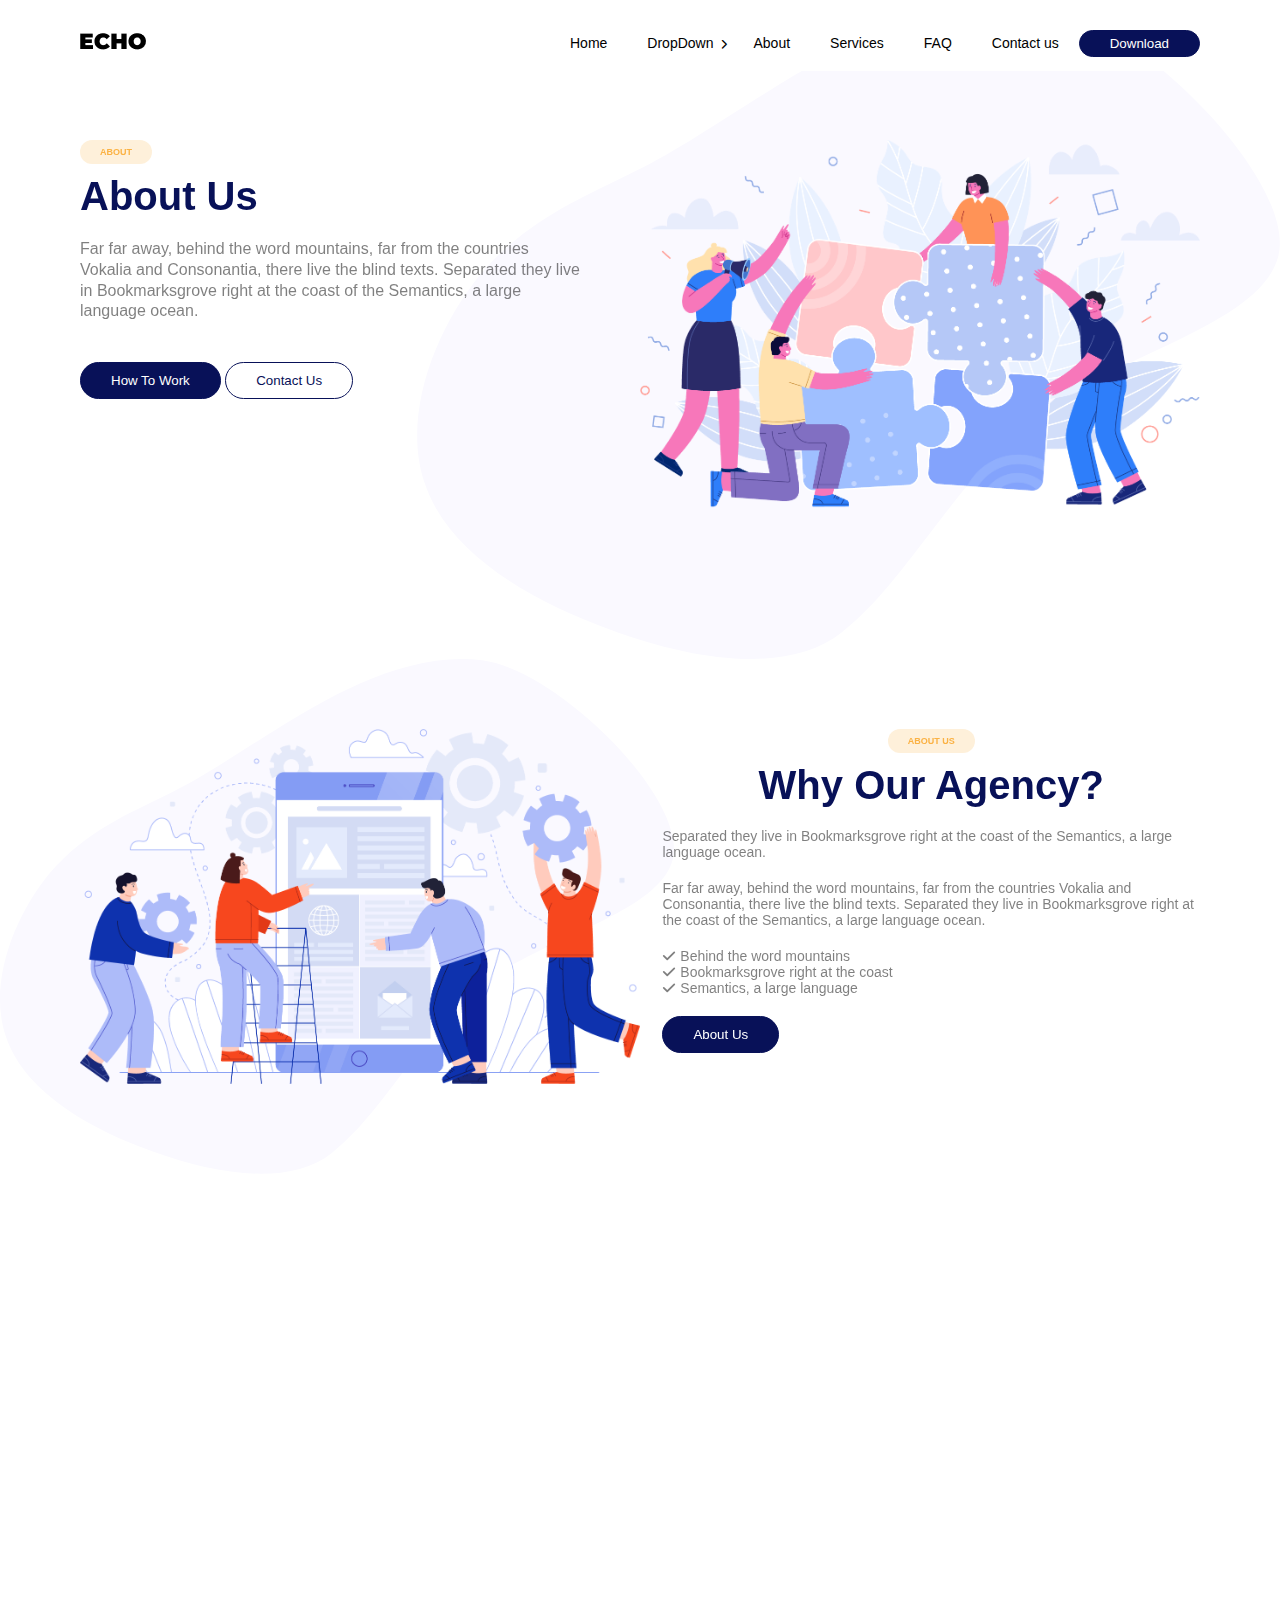
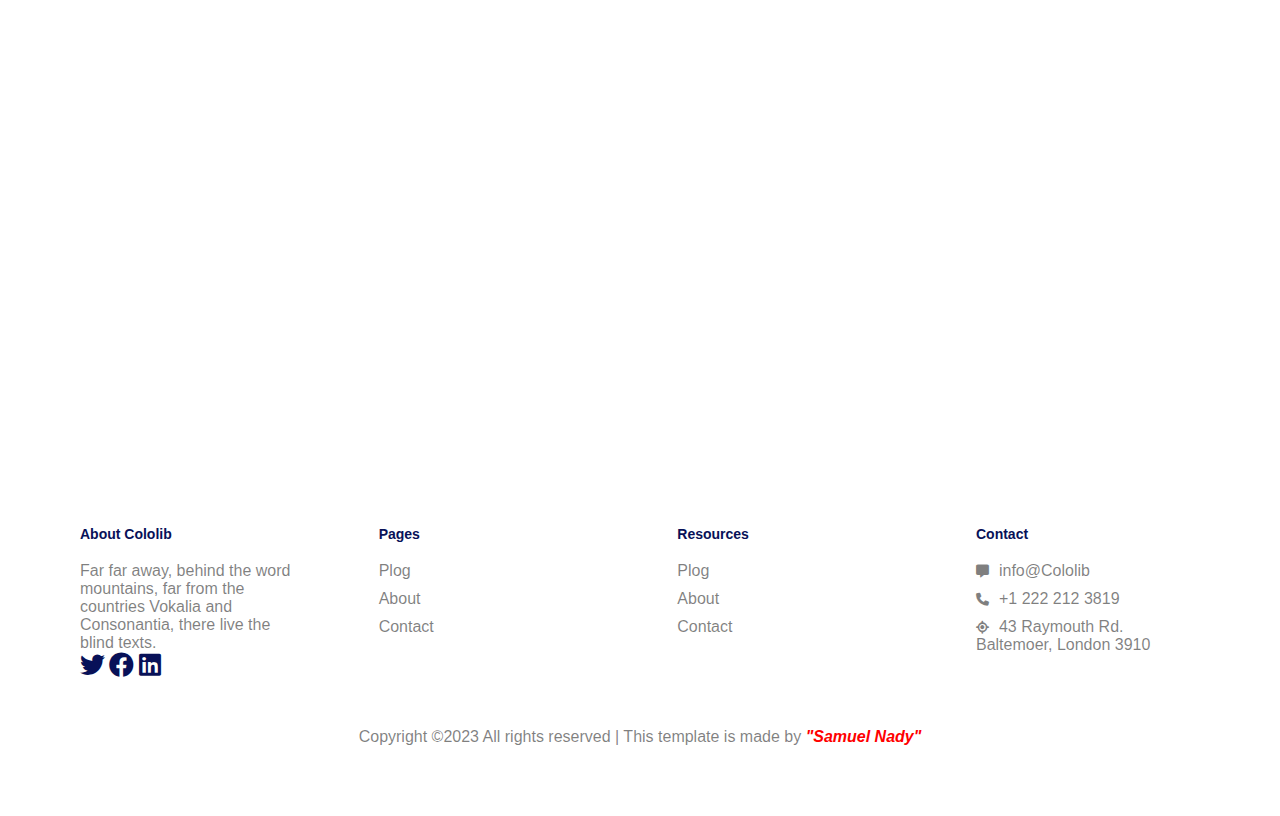
==== about.html @ 7359c9fe "first commit" ====
<!DOCTYPE html>
<html lang="en">

<head>
    <meta charset="UTF-8">
    <meta name="viewport" content="width=device-width, initial-scale=1.0">
    <link rel="stylesheet" href="assets/vendors/fontawsome/fontcss/all.min.css">
    <link rel="stylesheet" href="assets/css/main.css">
    <title>Echo</title>
</head>

<body>

    <header>
        <nav>
            <div class="container">
                <a href="/" aria-label="Logo">
                    <img src="assets/images/logo.png" alt="Logo Image">
                </a>
                <div class="actions">
                <button aria-label="close menu" class="close-menu">
                    <i class="fa-solid fa-square-xmark"></i>
                </button>
                <ul>
                    <li>
                        <a href="/"> Home </a>
                    </li>
                    <li aria-expanded="false">
                        <a class="dropdown" href="#" role="button">DropDown</a>
    
                        <ul>
                            <li><a href="#">item</a></li>
                            <li><a href="#">item</a></li>
                            <li><a href="#">item</a></li>
                        </ul>
                    </li>
                    <li>
                        <a href="about.html">About</a>
                    </li>
                    <li>
                        <a href="services.html">Services</a>
                    </li>
                    <li>
                        <a href="faq.html">FAQ</a>
                    </li>
                    <li>
                        <a href="contact.html">Contact us</a>
                    </li>
                </ul>
    
                <button aria-label="downlaod">Download</button>
                </div>
                <button aria-label="toggle menu" class="toggle-menu">
                    <i class="fa-solid fa-bars"></i>
                </button>
            </div>
        </nav>
    </header>

    <section class="landing about-landing" aria-label="landing section">
        <div class="container">
            <div class="content">
                <div class="sec-heading">
                    <span>ABOUT</span>
                    <h2>about us</h2>
                </div>
                <p>
                    Far far away, behind the word mountains, far from the countries Vokalia and Consonantia, there live the blind texts. Separated they live in Bookmarksgrove right at the coast of the Semantics, a large language ocean.
                </p>
                <div class="btns">
                    <button class="dark-btn">how to work</button>
                    <button class="light-btn">contact us</button>
                </div>
            </div>
            <div class="img-con" id="img-con">
                <img src="assets/images/hero_1.png">
            </div>
        </div>
    </section>

    <section class="about" aria-label="aobut us section">
        <div class="container">
            <div class="img-con">
                <img src="assets/images/about_1.png" alt="">
            </div>
            <div class="content">
                <div class="sec-heading">
                    <span>About Us</span>
                    <h2>
                        Why our agency?
                    </h2>
                </div>
                <p>
                    Separated they live in Bookmarksgrove right at the coast of the Semantics, a large language ocean.
                </p>
                <p>
                    Far far away, behind the word mountains, far from the countries Vokalia and Consonantia, there live the blind texts. Separated they live in Bookmarksgrove right at the coast of the Semantics, a large language ocean.
                </p>

                <ul>
                    <li>
                        <i class="fa-solid fa-check"></i>
                        Behind the word mountains</li>
                    <li>
                        <i class="fa-solid fa-check"></i>
                        Bookmarksgrove right at the coast</li>
                    <li>
                        <i class="fa-solid fa-check"></i>
                        Semantics, a large language</li>
                </ul>

                <button class="dark-btn"><a href="#">About Us</a></button>
            </div>
        </div>
    </section>

    <section class="team" aria-label="product team">
        <div class="container">
            <div class="sec-heading">
                <span>team</span>
                <h2>
                    team
                </h2>
                <p>
                    Far far away, behind the word mountains, far from the countries Vokalia and Consonantia, there live the blind texts. Separated they live in Bookmarksgrove right at the coast of the Semantics, a large language ocean.
                </p>
            </div>

            <div class="content">
                <div class="item">
                    <div class="img-con">
                        <img src="assets/images/person_1.jpg" alt="team member NO1">
                    </div>
                    <span>
                        James Watson
                    </span>
                    <p>
                        Co-Founder & CEO
                    </p>
                </div>
                <div class="item">
                    <div class="img-con">
                        <img src="assets/images/person_2.jpg" alt="team member NO1">
                    </div>
                    <span>
                        James Watson
                    </span>
                    <p>
                        Co-Founder & CEO
                    </p>
                </div>
                <div class="item">
                    <div class="img-con">
                        <img src="assets/images/person_3.jpg" alt="team member NO1">
                    </div>
                    <span>
                        James Watson
                    </span>
                    <p>
                        Co-Founder & CEO
                    </p>
                </div>
                <div class="item">
                    <div class="img-con">
                        <img src="assets/images/person_1.jpg" alt="team member NO1">
                    </div>
                    <span>
                        James Watson
                    </span>
                    <p>
                        Co-Founder & CEO
                    </p>
                </div>
            </div>
        </div>
    </section>

    <section class="testimonials" aria-label="Testimonials section">
        <div class="container">
            <div class="sec-heading">
                <span>Testimonials</span>
                <h2>Testimonials</h2>
                <p>Far far away, behind the word mountains, far from the countries Vokalia and Consonantia, there live the blind texts. Separated they live in Bookmarksgrove right at the coast of the Semantics, a large language ocean.
                </p>
            </div>
            <div class="content">

            </div>
        </div>
    </section>

    <footer>
        <div class="container">
            <div class="content">
                <div class="foot-feild">
                    <span>
                        About Cololib
                    </span>
                    <p>
                        Far far away, behind the word mountains, far from the countries Vokalia and Consonantia, there live the blind texts.
                    </p>
                    <div class="social">
                        <a href="#">
                            <i class="fa-brands fa-twitter"></i>
                        </a>
                        <a href="#">
                            <i class="fa-brands fa-facebook"></i>
                        </a>
                        <a href="#">
                            <i class="fa-brands fa-linkedin"></i>
                        </a>
                    </div>
                </div>

                <div class="foot-feild">
                    <span>
                        Pages
                    </span>

                    <ul>
                        <li>
                            <a href="#">Plog</a>
                        </li>
                        <li>
                            <a href="#">About</a>
                        </li>
                        <li>
                            <a href="#">Contact</a>
                        </li>
                    </ul>
                </div>
                <div class="foot-feild">
                    <span>
                        Resources
                    </span>

                    <ul>
                        <li>
                            <a href="#">Plog</a>
                        </li>
                        <li>
                            <a href="#">About</a>
                        </li>
                        <li>
                            <a href="#">Contact</a>
                        </li>
                    </ul>
                </div>
                <div class="foot-feild">
                    <span>
                        Contact
                    </span>

                    <ul>
                        <li>
                            <i class="fa-solid fa-message"></i>info@Cololib
                        </li>
                        <li>
                            <i class="fa-solid fa-phone"></i>+1 222 212 3819
                        </li>
                        <li>
                            <i class="fa-solid fa-location"></i>43 Raymouth Rd. Baltemoer, London 3910
                        </li>
                    </ul>
                </div>
            </div>
            <div class="copy-rights">
                Copyright ©2023 All rights reserved | This template is made by <a href="https://www.linkedin.com/in/samuel-nady-hafazalla-339349230/" target="_blank">"Samuel Nady"</a>
            </div>
        </div>
    </footer>
    <script src="assets/vendors/ScrollReavel/ScrollReavel.js"></script>
    <script src="assets/js/main.js"></script>
</body>

</html>
---- assets/css/main.css ----
/* global roles */
* {
    padding: 0;
    margin: 0;
    box-sizing: border-box;
    -moz-box-sizing: border-box;
    -webkit-box-sizing: border-box;
}

:root {
    --li-padding: 20px;
    --section-padding: 70px;
    --main-color: #081158;
    --p-color: rgb(0, 0, 0, 0.5);
    --icons-bg: rgba(251, 178, 68, 0.2);
}

::selection {
    background-color: var(--main-color);
    color: white;
}

body {
    font-family: 'Montserrat', sans-serif;
}

img {
    width: 100%;
}

section,
footer {
    padding: var(--section-padding) 0px;
}

button {
    border: none;
    cursor: pointer;
}

ul {
    list-style: none;
}

a {
    text-decoration: none;
    color: inherit;
}

::-webkit-scrollbar{
    background-color: transparent;
    width: 7px;
}

::-webkit-scrollbar-thumb {
    background-color: var(--main-color);
    border-radius: 7px;
}
/* section heading component */

.sec-heading * {
    margin: auto;
    width: fit-content;
}

.sec-heading span{
    display: block;
    width: fit-content;
    margin: auto;
    margin-bottom: 10px;
    color: rgb(251, 178, 68);
    background-color: var(--icons-bg);
    font-size: 9px;
    text-transform: uppercase;
    font-weight: bold;
    padding: 7px 20px;
    border-radius: 20px;
}

.sec-heading h2 {
    text-transform: capitalize;
    font-size: 40px;
    font-weight: 700;
    margin-bottom: 20px;
    color: var(--main-color);
}

.sec-heading p {
    font-size: 14px;
    color: var(--p-color);
    text-align: center;
    max-width: 600px;
}

/* dark button component */

.dark-btn {
    background-color: var(--main-color);
    border: 1px solid var(--main-color);
    color: white;
    padding: 10px 30px;
    border-radius: 20px;
    text-transform: capitalize;
    transition: 0.3s;
}

.dark-btn:hover {
    background-color: white;
    color: var(--main-color);
}

/* light button component */

.light-btn {
    background-color: white;
    border: 1px solid var(--main-color);
    color: var(--main-color);
    padding: 10px 30px;
    border-radius: 20px;
    text-transform: capitalize;
    transition: 0.3s;
}

.light-btn:hover {
    background-color: var(--main-color);
    color: white;
}

/* item component */
.item {
    margin-top: 70px;
}

.item span:has(i) {
    display: block;
    width: fit-content;
    margin: auto;
    font-size: 50px;
    position: relative;
    margin-bottom: 20px;
}

.item span:has(i):after {
    content: "";
    width: 50px;
    height: 50px;
    border-radius: 50%;
    position: absolute;
    top: -20px;
    right: -10px;
    background-color: var(--icons-bg);
}

.item span:not(:first-child) {
    font-size: 18px;
    font-weight: 700;
    text-transform: capitalize;
    display: block;
    text-align: center;
    margin-bottom: 20px;
}

.item p {
    color: var(--p-color);
    text-align: center;
}

/* container comonent */
.container {
    margin: auto;
    padding: 0 20px;
}

@media (min-width: 768px) {
    .container {
        width: 722px;
    }
}
@media (min-width: 992px) {
    .container {
        width: 950px;
    }
}
@media (min-width: 1200px) {
    .container {
        width: 1160px;
    }
}

/* header */

header {
    background-color: white;
    position: fixed;
    width: 100%;
    padding-top: 15px;
    z-index: 999;
}

header nav .container {
    display: flex;
    justify-content: space-between;
    align-items: center;
}

header nav .container .actions {
    display: flex;
    align-items: center;
}

@media (max-width: 992px) {
    header nav .container .actions {
        display: none;
    }
}

header nav .container .slideback {
    animation: slideback 1s !important;
}

@keyframes slideback {
    from {
        right: 0;
    }
    to {
        right: -100%;
    }
}

header nav .container .actions .close-menu {
    display: none;
}

header nav .container .menu-vis .close-menu {
    display: block;
    text-align: right;
    font-size: 30px;
}

header nav .container .menu-vis {
    display: flex;
    flex-direction: column;
    align-items: flex-start;
    position: fixed;
    height: 100vh;
    max-height: 100vh;
    top: 0;
    right: -100%;
    width: 300px;
    z-index: 9999;
    background-color: white;
    box-shadow: -5px 0 10px rgba(0, 0, 0, 0.096);
    padding-left: 20px;
    animation: slide 0.5s both;
}

@media (max-width: 300px) {
    header nav .container .menu-vis {
        width: 100%;
    }
}

@keyframes slide {
    to {
        right: 0;
    }
}

header nav .container .menu-vis > ul {
    flex-direction: column;
    padding: 0;
    width: 100%;
}

header nav .container .menu-vis > ul li a {
    border-bottom: 1px solid rgba(158, 158, 158, 0.255);
}


header nav .container .actions > ul{
    margin: 0;
    display: flex;
}

header nav .container .actions > ul li a{
    display: block;
    padding: var(--li-padding);
    text-decoration: none;
    color: black;
    font-size: 14px;
}

li:has(.dropdown) {
    position: relative;
}

.dropdown::after {
    position: absolute;
    top: 43%;
    right: 5px;
    font-family: "Font Awesome 5 Free";
    font-weight: 900;
    font-size: 10px;
    content: "\f054";
    transition: 0.3s;
}

.dropdown + ul {
    display: none;
}

.dropdownv + ul {
    position: absolute;
    left: var(--li-padding);
    display: block;
    background-color: white;
    padding: 0;
    width: calc(100% - var(--li-padding));
    border: 1px solid var(--main-color);
    border-radius: 7px;
}

.dropdownv::after {
    transform: rotate(90deg);
}

header nav .container .dropdown + ul li a {
    padding: 10px;
}

header nav .container .actions button{
    padding: 5px 30px;
    border: 1px solid var(--main-color);
    color: white;
    background-color: var(--main-color);
    transition: 0.5s background-color, color;
    border-radius: 20px;
}

header nav .container .menu-vis button{
    background-color: white;
    color: black;
    border: none;
    width: 100%;
    text-align: left;
}

header nav .container .menu-vis ul li a,
header nav .container .menu-vis button {
    transition: 0.3s;
}

header nav .container .menu-vis ul li a:hover,
header nav .container .menu-vis button:hover {
    padding-left: var(--li-padding);
}

header nav .container .menu-vis button,
header nav .container .menu-vis > ul li a{
    padding: calc(var(--li-padding) - 10px);
}

header nav .container button:hover {
    background-color: white;
    color: black;
}

header nav .container .toggle-menu {
    display: none;
    font-size: 20px;
    background-color: white;
}

@media (max-width: 992px) {
    header nav .container .toggle-menu {
        display: block;
    }
}

/* index landiing seciton */

.landing {
    background-image: url("../images/blob-1.svg");
    background-position: right;
    background-repeat: no-repeat;
    background-size: contain;
    padding-top: calc(var(--section-padding) + 70px);
}

.landing p {
    color: var(--p-color);
    margin-bottom: 40px;
    line-height: 1.3;
}

.landing .content {
    margin-bottom: 20px;
}

.landing .container .sec-heading span {
    margin-left: 0;
}

.landing .container .btns button {
    display: inline-block;
}

.landing .container .btns button:first-child {
    margin-bottom: 10px;
}

@media (max-width: 400px) {
    .landing .container .btns {
        text-align: center;
    }
}

@media (min-width: 992px) {
    .landing .container {
        display: flex;
        justify-content: space-between;
    }
    .landing .container .content {
        flex-basis: 45%;
    }
    .landing .container .img-con {
        flex-basis: 50%;
    }
}

/* about landiing seciton */

:is(.about-landing, .services-landing, .FQA-landing, .content-landing) .sec-heading h2{
    margin-left: 0;
}

/* features section */

.features .content{
    margin-top: 100px;
}

/* feature and service card */

@media (min-width: 768px) {
    .features .content {
        display: flex;
        justify-content: space-between;
    }
    .features .content .item {
        flex-basis: 30%;
    }
}

/* about us section */

.about {
    background-image: url("../images/blob-1.svg");
    background-position: left;
    background-repeat: no-repeat;
    background-size: contain;
}

.about :where(p,ul) {
    color: var(--p-color);
    font-size: 14px;
    margin-bottom: 20px;
}

.about .container .img-con {
    margin-bottom: 20px;
    display: flex;
    align-items: center;
}

@media (min-width: 768px) {
    .about .container {
        display: flex;
        justify-content: space-between;
    }
    .about .img-con {
        margin-bottom: 0px;
        flex-basis: 50%;
    }
    .about .content {
        flex-basis: 48%;
    }
}

/* services section */

.services .container .content .item {
    border: 1px solid #0811580c;
    border-radius: 5px;
    padding: 20px;
}

@media (min-width: 768px) {
    .services .container .content {
        display: flex;
        justify-content: space-between;
        flex-wrap: wrap;
    }
    .services .container .content .item {
        flex-basis: 48%;
    }
}

/* testimonials section */



/* team section */

.team .content .item {
    width: fit-content;
    margin: auto;
    margin-top: 20px;
}

.team .content .item .img-con {
    max-width: 250px;
    margin: auto;
    margin-bottom: 20px;
}

.team .content .item :is(span,p) {
    margin-bottom: 0;
    text-align: left;
    padding-left: 20px;
}

@media (min-width: 768px) {
    .team .content {
        display: flex;
        justify-content: space-between;
        flex-wrap: wrap;
    }

    .team .content .item {
        flex-basis: 45%;
    }
}

@media (min-width: 992px) {
    .team .content .item {
        flex-basis: 20%;
    }
}

/* status section */

.status {
    background-color: #f8f9fa;
}

.status .content .status {
    margin-top: 50px;
    display: flex;
    flex-wrap: wrap;
    justify-content: space-between;
}

.status .content .status .state {
    color: var(--main-color);
    font-weight: bold;
    font-size: 48px;
    text-align: center;
    flex-basis: 45%;
}

@media (min-width: 992px) {
    .status .content .status .state {
        flex-basis: 20%;
    }
}

/* FQA section */
.FAQ {
    background-color: #f8f9fa;
}

.FAQ .container .sec-heading h2 {
    text-align: center;
}

.FAQ .container .content {
    margin-top: 50px;
}

.FAQ .container .content .expand {
    margin-top: 5px;
}

.FAQ .container .content .expand h2{
    background-color: white;
    user-select: none;
    cursor: pointer;
    font-size: 16px;
    text-transform: capitalize;
    margin-bottom: 10px;
    transition: 0.3s;
    padding: 10px;
}

.FAQ .container .content .expand h2:hover {
    background-color: #efefef;
}

.FAQ .container .content .expand .con {
    display: grid;
    grid-template-rows: 0fr;
    transition: 0.3s;
} 

.FAQ .container .content .expand .con p{
    background-color: white;
    padding-left: 30px;
    overflow: hidden;
    line-height: 2;
    color: var(--p-color);
}

.FAQ .container .content .expand:has(.expanded) h2{
    color: white;
    background-color: var(--main-color);
}

.FAQ .container .content .expand .expanded {
    grid-template-rows: 1fr;
}

/* contact us section */

.contact-us .sec-heading {
    width: fit-content;
    margin: auto;
    margin-bottom: 50px;
}

.contact-us .sec-heading span {
    font-size: 16px;
    text-transform: capitalize;
    background-color: transparent;
    color: var(--main-color);
    margin-bottom: 0;
    margin-left: 0;
    padding: 0;
}

.contact-us .container .content {
    display: flex;
    justify-content: center;
    align-items: flex-start;
    flex-direction: column;
    margin: auto;
}

.contact-us .container .content .name-feild {
    width: 100%;
    display: flex;
    justify-content: space-between;
}    

.contact-us .container .content .name-feild .input-feild{
    flex-basis: 48%;
}

.contact-us .container .content .input-feild {
    margin-bottom: 10px;
    width: 100%;
}

.contact-us .container .content .input-feild input {
    height: 45px;
    font-size: 16px;
    padding-left: 10px;
    width: 100%;
    text-transform: capitalize;
}

.contact-us .container .content .input-feild :is(input,textarea):focus {
    outline-color: var(--main-color);
}

.contact-us .container .content .input-feild textarea {
    max-width: 100%;
    height: 150px;
    width: 100%;
}

.contact-us .container .content .input-feild label {
    display: block;
    font-size: 14px;
    color: var(--p-color);
    text-transform: capitalize;
    margin-bottom: 5px;
}

@media (min-width: 992px) {
    .contact-us .container .content {
        width: 60%;
    }
}
/* footer */

footer {
    color: var(--p-color);
}


footer .container .copy-rights {
    margin-top: 50px;
    text-align: center;
}

footer .container .copy-rights a{
    color: red;
    font-style: italic;
    font-weight: bold;
}

footer .container .social i{
    color: var(--main-color);
    font-size: 25px;
}

footer .container .foot-feild span{
    display: inline-block;
    font-weight: bold;
    font-size: 14px;
    color: var(--main-color);
    margin-bottom: 20px;
}

footer .container .foot-feild ul li {
    margin-bottom: 10px;
}

footer .container .foot-feild ul li i {
    font-size: 13px;
    margin-right: 10px;
}

footer ul{
    padding: 0;
}

@media (min-width: 768px) {
    footer .container .content {
        display: flex;
        flex-wrap: wrap;
        justify-content: space-between;
    }

    footer .container .content div {
        flex-basis: 48%;
    }
    
}

@media (min-width: 992px) {
    footer .container .content {
        display: flex;
        flex-wrap: wrap;
        justify-content: space-between;
    }

    footer .container .content div {
        flex-basis: 20%;
    }
    
}
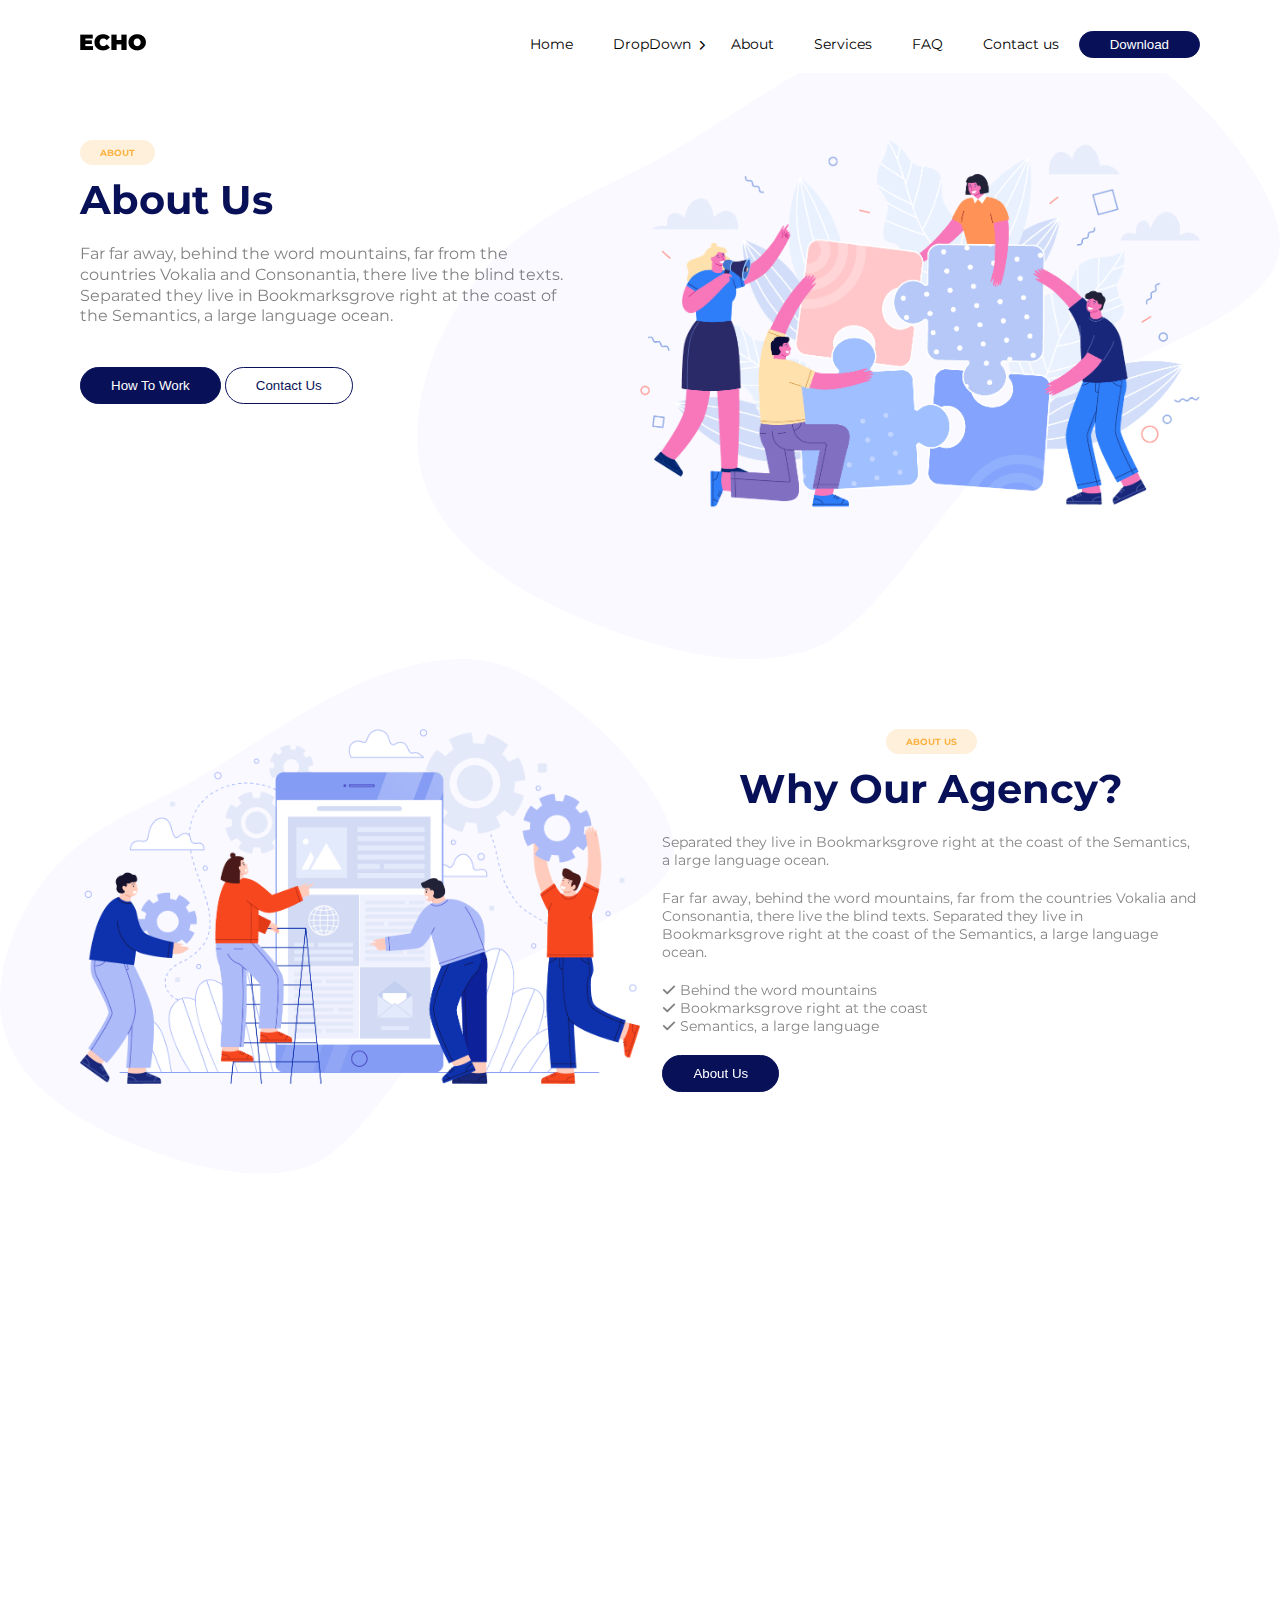
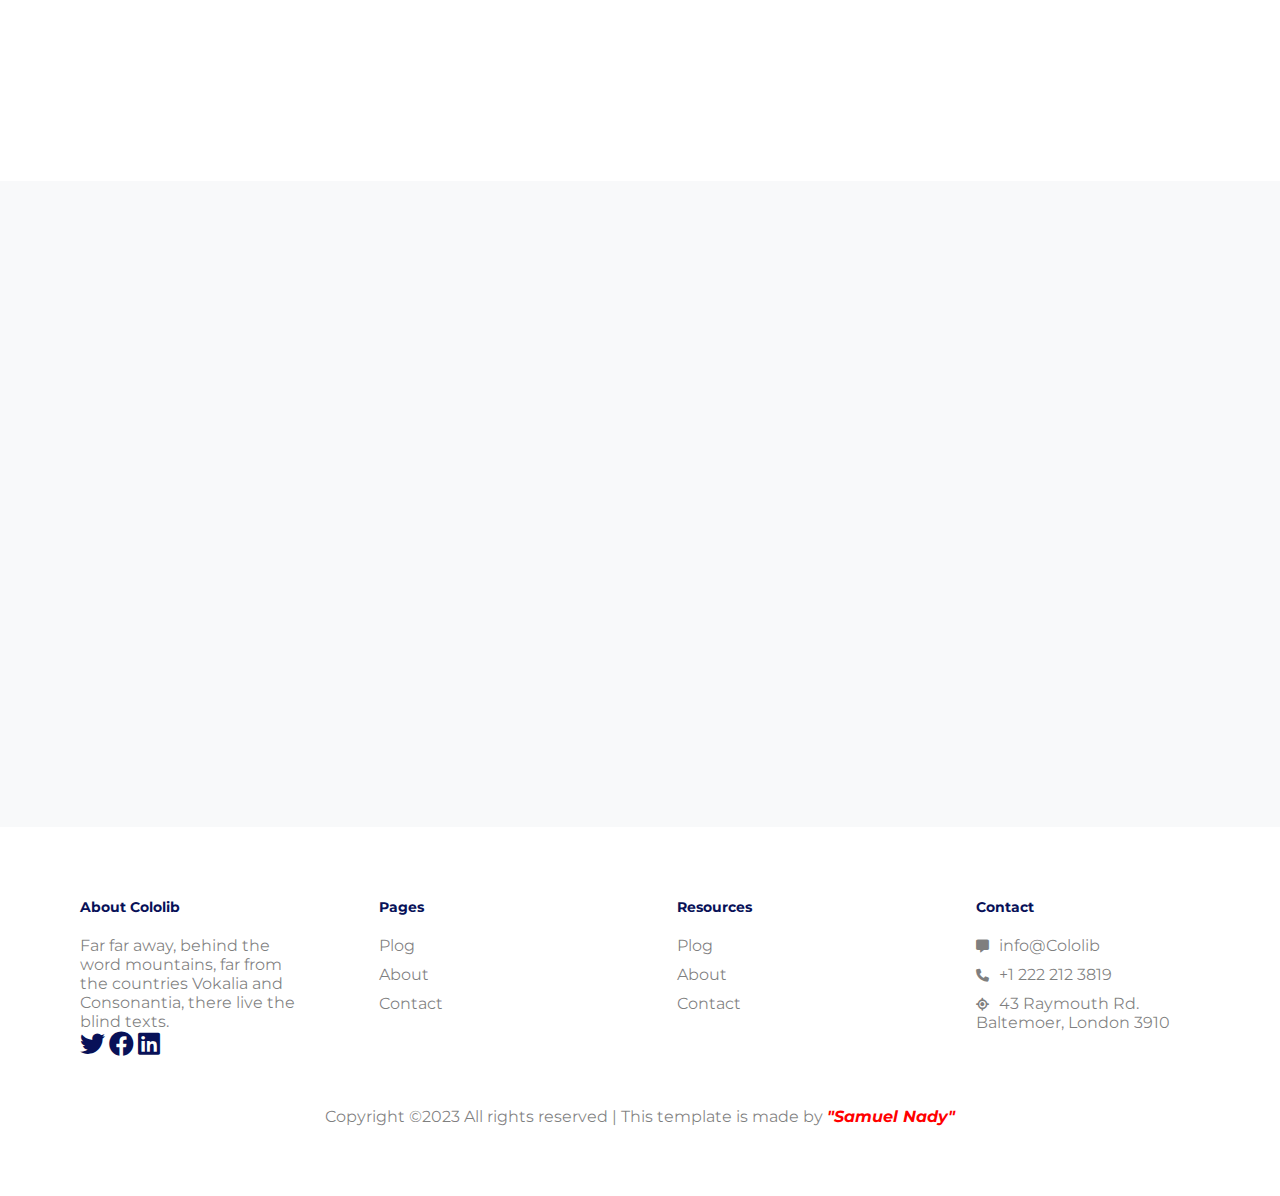
==== commit 930ad35e: "adding the testimonials section" ====
--- a/about.html
+++ b/about.html
@@ -4,7 +4,11 @@
 <head>
     <meta charset="UTF-8">
     <meta name="viewport" content="width=device-width, initial-scale=1.0">
+    <link rel="preconnect" href="https://fonts.googleapis.com">
+    <link rel="preconnect" href="https://fonts.gstatic.com" crossorigin>
+    <link href="https://fonts.googleapis.com/css2?family=Montserrat:wght@100;200;300;400;500;600;700;800&family=Space+Grotesk:wght@400;500;600;700&display=swap" rel="stylesheet">
     <link rel="stylesheet" href="assets/vendors/fontawsome/fontcss/all.min.css">
+    <link rel="stylesheet" href="assets/vendors/tiny-slider/tiny-slider.css">
     <link rel="stylesheet" href="assets/css/main.css">
     <title>Echo</title>
 </head>
@@ -183,9 +187,91 @@
                 <p>Far far away, behind the word mountains, far from the countries Vokalia and Consonantia, there live the blind texts. Separated they live in Bookmarksgrove right at the coast of the Semantics, a large language ocean.
                 </p>
             </div>
-            <div class="content">
-
-            </div>
+            <div class="con">
+                <div class="controlers">
+                    <span>
+                        <i class="fa-solid fa-chevron-left"></i>
+                    </span>
+                    <span>
+                        <i class="fa-solid fa-chevron-right"></i>
+                    </span>
+                </div>
+                <div class="testimonials-slider">
+                    <div class="slide-item">
+                        <div class="inner">
+                            <p>" Lorem ipsum dolor sit amet consectetur adipisicing elit. Ipsam accusamus a soluta doloremque iste modi!"</p>
+                            <div class="profile">
+                                <img src="assets/images/person_1.jpg" alt="person photo">
+                                <div class="profile-details">
+                                    <p class="name">carl anderson</p>
+                                    <p class="job-title">director at google</p>
+                                </div>
+                            </div>
+                        </div>
+                    </div>
+                    <div class="slide-item">
+                        <div class="inner">
+                            <p>" Lorem ipsum dolor sit amet consectetur adipisicing elit. Ipsam accusamus a soluta doloremque iste modi!"</p>
+                            <div class="profile">
+                                <img src="assets/images/person_2.jpg" alt="person photo">
+                                <div class="profile-details">
+                                    <p class="name">carl anderson</p>
+                                    <p class="job-title">director at google</p>
+                                </div>
+                            </div>
+                        </div>
+                    </div>
+                    <div class="slide-item">
+                        <div class="inner">
+                            <p>" Lorem ipsum dolor sit amet consectetur adipisicing elit. Ipsam accusamus a soluta doloremque iste modi!"</p>
+                            <div class="profile">
+                                <img src="assets/images/person_3.jpg" alt="person photo">
+                                <div class="profile-details">
+                                    <p class="name">carl anderson</p>
+                                    <p class="job-title">director at google</p>
+                                </div>
+                            </div>
+                        </div>
+                    </div>
+                    <div class="slide-item">
+                        <div class="inner">
+                            <p>" Lorem ipsum dolor sit amet consectetur adipisicing elit. Ipsam accusamus a soluta doloremque iste modi!"</p>
+                            <div class="profile">
+                                <img src="assets/images/person_1.jpg" alt="person photo">
+                                <div class="profile-details">
+                                    <p class="name">carl anderson</p>
+                                    <p class="job-title">director at google</p>
+                                </div>
+                            </div>
+                        </div>
+                    </div>
+                    <div class="slide-item">
+                        <div class="inner">
+                            <p>" Lorem ipsum dolor sit amet consectetur adipisicing elit. Ipsam accusamus a soluta doloremque iste modi!"</p>
+                            <div class="profile">
+                                <img src="assets/images/person_2.jpg" alt="person photo">
+                                <div class="profile-details">
+                                    <p class="name">carl anderson</p>
+                                    <p class="job-title">director at google</p>
+                                </div>
+                            </div>
+                        </div>
+                    </div>
+                    <div class="slide-item">
+                        <div class="inner">
+                            <p>" Lorem ipsum dolor sit amet consectetur adipisicing elit. Ipsam accusamus a soluta doloremque iste modi!"</p>
+                            <div class="profile">
+                                <img src="assets/images/person_3.jpg" alt="person photo">
+                                <div class="profile-details">
+                                    <p class="name">carl anderson</p>
+                                    <p class="job-title">director at google</p>
+                                </div>
+                            </div>
+                        </div>
+                    </div>
+                </div>
+            </div>
+            <div class="slider-nav"></div>
         </div>
     </section>
 
@@ -269,6 +355,8 @@
             </div>
         </div>
     </footer>
+
+    <script src="assets/vendors/tiny-slider/tiny-slider.js"></script>
     <script src="assets/vendors/ScrollReavel/ScrollReavel.js"></script>
     <script src="assets/js/main.js"></script>
 </body>
--- a/assets/vendors/tiny-slider/tiny-slider.css
+++ b/assets/vendors/tiny-slider/tiny-slider.css
@@ -0,0 +1,3 @@
+.tns-outer{padding:0 !important}.tns-outer [hidden]{display:none !important}.tns-outer [aria-controls],.tns-outer [data-action]{cursor:pointer}.tns-slider{-webkit-transition:all 0s;-moz-transition:all 0s;transition:all 0s}.tns-slider>.tns-item{-webkit-box-sizing:border-box;-moz-box-sizing:border-box;box-sizing:border-box}.tns-horizontal.tns-subpixel{white-space:nowrap}.tns-horizontal.tns-subpixel>.tns-item{display:inline-block;vertical-align:top;white-space:normal}.tns-horizontal.tns-no-subpixel:after{content:'';display:table;clear:both}.tns-horizontal.tns-no-subpixel>.tns-item{float:left}.tns-horizontal.tns-carousel.tns-no-subpixel>.tns-item{margin-right:-100%}.tns-no-calc{position:relative;left:0}.tns-gallery{position:relative;left:0;min-height:1px}.tns-gallery>.tns-item{position:absolute;left:-100%;-webkit-transition:transform 0s, opacity 0s;-moz-transition:transform 0s, opacity 0s;transition:transform 0s, opacity 0s}.tns-gallery>.tns-slide-active{position:relative;left:auto !important}.tns-gallery>.tns-moving{-webkit-transition:all 0.25s;-moz-transition:all 0.25s;transition:all 0.25s}.tns-autowidth{display:inline-block}.tns-lazy-img{-webkit-transition:opacity 0.6s;-moz-transition:opacity 0.6s;transition:opacity 0.6s;opacity:0.6}.tns-lazy-img.tns-complete{opacity:1}.tns-ah{-webkit-transition:height 0s;-moz-transition:height 0s;transition:height 0s}.tns-ovh{overflow:hidden}.tns-visually-hidden{position:absolute;left:-10000em}.tns-transparent{opacity:0;visibility:hidden}.tns-fadeIn{opacity:1;filter:alpha(opacity=100);z-index:0}.tns-normal,.tns-fadeOut{opacity:0;filter:alpha(opacity=0);z-index:-1}.tns-vpfix{white-space:nowrap}.tns-vpfix>div,.tns-vpfix>li{display:inline-block}.tns-t-subp2{margin:0 auto;width:310px;position:relative;height:10px;overflow:hidden}.tns-t-ct{width:2333.3333333%;width:-webkit-calc(100% * 70 / 3);width:-moz-calc(100% * 70 / 3);width:calc(100% * 70 / 3);position:absolute;right:0}.tns-t-ct:after{content:'';display:table;clear:both}.tns-t-ct>div{width:1.4285714%;width:-webkit-calc(100% / 70);width:-moz-calc(100% / 70);width:calc(100% / 70);height:10px;float:left}
+
+/*# sourceMappingURL=sourcemaps/tiny-slider.css.map */--- a/assets/css/main.css
+++ b/assets/css/main.css
@@ -508,7 +508,93 @@
 
 /* testimonials section */
 
-
+.testimonials {
+    background-color: #f8f9fa;
+}
+
+.testimonials .container .con {
+    position: relative;
+}
+
+.testimonials .testimonials-slider {
+    margin-top: 50px;
+}
+
+.testimonials .controlers span {
+    position: absolute;
+    left: -27px;
+    top: 50%;
+    transform: translateY(50%);
+}
+
+.testimonials .controlers span:nth-child(2) {
+    left: calc(100% + 20px);
+}
+
+.testimonials .controlers i {
+    font-size: 15px;
+    cursor: pointer;
+}
+
+.inner {
+    background-color: white;
+    padding: 20px;
+    border-radius: 7px;
+    border: 1px solid rgb(0, 0, 0, 0.2);
+    transition: 0.3s;
+}
+
+.inner:hover {
+    border: 1px solid black;
+}
+
+.inner > p {
+    font-size: 20px;
+    margin: 30px 0;
+}
+
+.inner p {
+    color: var(--p-color);
+}
+
+.inner .profile {
+    display: flex;
+    margin-bottom: 30px;
+}
+
+.inner .profile p {
+    text-transform: capitalize;
+}
+
+.inner img {
+    width: 40px;
+    border-radius: 50%;
+    margin-right: 20px;
+}
+
+.tns-nav {
+    margin-top: 20px;
+    display: flex;
+    justify-content: center;
+}
+
+.tns-nav-active {
+    background-color: var(--main-color) !important;
+}
+
+.tns-nav button {
+    border-radius: 50%;
+    background-color: rgb(0, 0, 0, 0.2);
+    width: 10px;
+    height: 10px;
+    margin-right: 10px;
+}
+
+@media (max-width: 992px) {
+    .controlers {
+        display: none;
+    }
+}
 
 /* team section */
 
